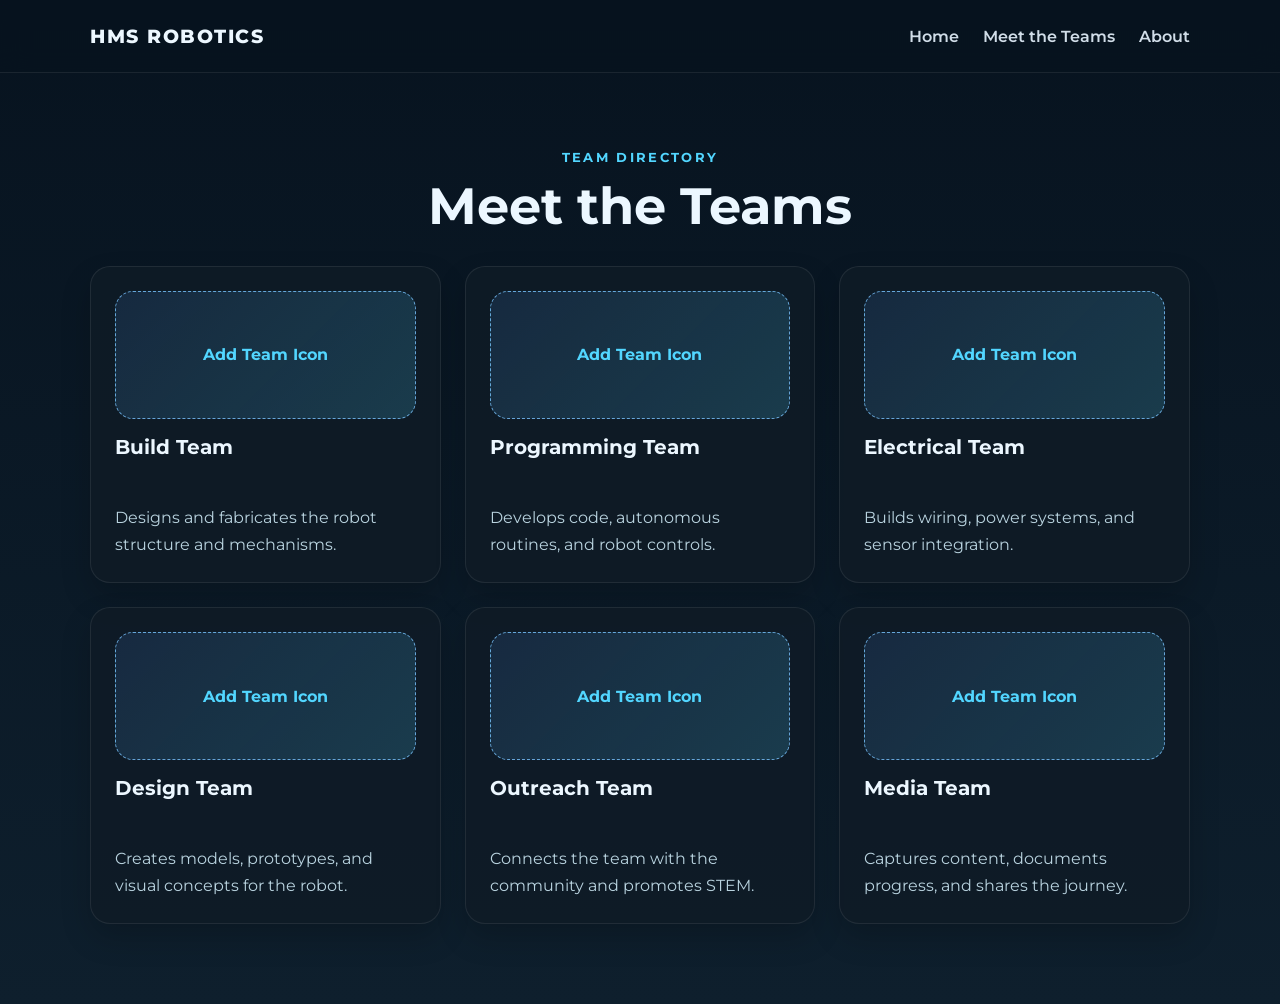
==== teams.html @ 88f34347 "Add home page and meet-the-teams page with team icon placeholders for the HMS Robotics site." ====
<!DOCTYPE html>
<html lang="en">
  <head>
    <meta charset="UTF-8" />
    <meta name="viewport" content="width=device-width, initial-scale=1.0" />
    <title>Meet the Teams | HMS Robotics</title>
    <link rel="preconnect" href="https://fonts.googleapis.com" />
    <link rel="preconnect" href="https://fonts.gstatic.com" crossorigin />
    <link href="https://fonts.googleapis.com/css2?family=Montserrat:wght@400;600;700;800&display=swap" rel="stylesheet" />
    <link rel="stylesheet" href="styles.css" />
  </head>
  <body>
    <header class="site-header">
      <nav class="nav container">
        <div class="brand">HMS Robotics</div>
        <div class="nav-links">
          <a href="index.html">Home</a>
          <a href="teams.html">Meet the Teams</a>
          <a href="index.html#about">About</a>
        </div>
      </nav>
    </header>

    <main class="page-shell">
      <section class="container">
        <div class="section-heading center">
          <p class="eyebrow">Team Directory</p>
          <h1>Meet the Teams</h1>
        </div>

        <div class="teams-grid">
          <article class="team-card">
            <div class="team-icon" aria-label="Add build team icon">Add Team Icon</div>
            <h3>Build Team</h3>
            <p>Designs and fabricates the robot structure and mechanisms.</p>
          </article>

          <article class="team-card">
            <div class="team-icon" aria-label="Add programming team icon">Add Team Icon</div>
            <h3>Programming Team</h3>
            <p>Develops code, autonomous routines, and robot controls.</p>
          </article>

          <article class="team-card">
            <div class="team-icon" aria-label="Add electrical team icon">Add Team Icon</div>
            <h3>Electrical Team</h3>
            <p>Builds wiring, power systems, and sensor integration.</p>
          </article>

          <article class="team-card">
            <div class="team-icon" aria-label="Add design team icon">Add Team Icon</div>
            <h3>Design Team</h3>
            <p>Creates models, prototypes, and visual concepts for the robot.</p>
          </article>

          <article class="team-card">
            <div class="team-icon" aria-label="Add outreach team icon">Add Team Icon</div>
            <h3>Outreach Team</h3>
            <p>Connects the team with the community and promotes STEM.</p>
          </article>

          <article class="team-card">
            <div class="team-icon" aria-label="Add media team icon">Add Team Icon</div>
            <h3>Media Team</h3>
            <p>Captures content, documents progress, and shares the journey.</p>
          </article>
        </div>
      </section>
    </main>
  </body>
</html>
---- styles.css ----
:root {
  --bg: #07131f;
  --bg-alt: #0e1f2d;
  --panel: rgba(15, 27, 38, 0.9);
  --panel-strong: #102838;
  --card: #122d3f;
  --primary: #52d6ff;
  --primary-dark: #2aa4cf;
  --secondary: #e7f4ff;
  --accent: #ffc857;
  --text: #ecf7ff;
  --muted: #b9d3df;
  --shadow: rgba(0, 0, 0, 0.24);
}

* {
  box-sizing: border-box;
}

html {
  scroll-behavior: smooth;
}

body {
  margin: 0;
  font-family: "Montserrat", sans-serif;
  background: linear-gradient(180deg, var(--bg) 0%, var(--bg-alt) 100%);
  color: var(--text);
}

img {
  max-width: 100%;
  display: block;
}

.container {
  width: min(1100px, calc(100% - 2rem));
  margin: 0 auto;
}

.site-header {
  background: rgba(7, 19, 31, 0.9);
  border-bottom: 1px solid rgba(255, 255, 255, 0.08);
  position: sticky;
  top: 0;
  z-index: 20;
  backdrop-filter: blur(12px);
}

.nav {
  display: flex;
  justify-content: space-between;
  align-items: center;
  min-height: 72px;
}

.brand {
  font-size: 1.2rem;
  font-weight: 800;
  letter-spacing: 0.08em;
  text-transform: uppercase;
}

.nav-links {
  display: flex;
  gap: 1.5rem;
  flex-wrap: wrap;
}

.nav-links a {
  color: var(--secondary);
  text-decoration: none;
  font-weight: 600;
  opacity: 0.9;
}

.nav-links a:hover {
  opacity: 1;
  color: var(--primary);
}

.hero {
  padding: 5rem 0 4rem;
}

.hero-content {
  display: grid;
  grid-template-columns: 1.2fr 0.8fr;
  gap: 2rem;
  align-items: center;
}

.eyebrow {
  color: var(--primary);
  font-size: 0.8rem;
  letter-spacing: 0.18em;
  text-transform: uppercase;
  font-weight: 700;
  margin-bottom: 0.8rem;
}

h1, h2, h3 {
  margin-top: 0;
}

h1 {
  font-size: clamp(2.5rem, 4vw, 4rem);
  margin-bottom: 1rem;
  line-height: 1.1;
}

.subtitle {
  color: var(--muted);
  font-size: 1.1rem;
  line-height: 1.7;
  max-width: 620px;
}

.hero-actions {
  display: flex;
  flex-wrap: wrap;
  gap: 1rem;
  margin-top: 2rem;
}

.button {
  display: inline-block;
  padding: 0.9rem 1.5rem;
  border-radius: 999px;
  font-weight: 700;
  text-decoration: none;
  transition: transform 0.2s ease, box-shadow 0.2s ease;
}

.button:hover {
  transform: translateY(-2px);
}

.button.primary {
  background: var(--primary);
  color: #062030;
  box-shadow: 0 12px 28px rgba(82, 214, 255, 0.32);
}

.button.secondary {
  background: transparent;
  border: 1px solid rgba(255, 255, 255, 0.2);
  color: var(--text);
}

.hero-card {
  background: linear-gradient(180deg, rgba(18, 45, 63, 0.9), rgba(15, 27, 38, 0.9));
  border: 1px solid rgba(255, 255, 255, 0.07);
  border-radius: 24px;
  padding: 2rem;
  box-shadow: var(--shadow) 0px 22px 42px;
}

.badge {
  display: inline-block;
  background: rgba(255, 200, 87, 0.14);
  color: var(--accent);
  border: 1px solid rgba(255, 200, 87, 0.3);
  border-radius: 999px;
  padding: 0.45rem 0.8rem;
  font-size: 0.78rem;
  font-weight: 700;
  letter-spacing: 0.08em;
  text-transform: uppercase;
}

.hero-card h2 {
  margin-top: 1rem;
  font-size: clamp(1.5rem, 2vw, 2rem);
}

.hero-card p {
  color: var(--muted);
  line-height: 1.7;
}

.about {
  padding: 1rem 0 4rem;
}

.section-heading {
  margin-bottom: 2rem;
}

.section-heading.center {
  text-align: center;
}

.section-heading h2 {
  font-size: clamp(2rem, 3vw, 2.8rem);
}

.about-grid,
.teams-grid {
  display: grid;
  grid-template-columns: repeat(3, minmax(0, 1fr));
  gap: 1.5rem;
}

.info-card,
.team-card {
  background: var(--panel);
  border: 1px solid rgba(255, 255, 255, 0.08);
  border-radius: 20px;
  padding: 1.5rem;
  box-shadow: 0 14px 30px rgba(0, 0, 0, 0.18);
}

.info-card h3,
.team-card h3 {
  font-size: 1.25rem;
  margin-bottom: 0.8rem;
}

.info-card p,
.team-card p {
  color: var(--muted);
  line-height: 1.7;
  margin-bottom: 0;
}

.page-shell {
  padding: 4rem 0 5rem;
}

.team-card {
  display: flex;
  flex-direction: column;
  gap: 1rem;
}

.team-icon {
  height: 128px;
  border-radius: 18px;
  display: grid;
  place-items: center;
  background: linear-gradient(135deg, rgba(87, 159, 255, 0.12), rgba(82, 214, 255, 0.18));
  border: 1px dashed rgba(123, 197, 255, 0.8);
  color: var(--primary);
  font-weight: 700;
  text-align: center;
  padding: 1rem;
}

@media (max-width: 820px) {
  .hero-content,
  .about-grid,
  .teams-grid {
    grid-template-columns: 1fr;
  }

  .nav {
    align-items: flex-start;
    flex-direction: column;
    gap: 0.75rem;
    padding: 1rem 0;
  }

  .nav-links {
    gap: 0.8rem 1.2rem;
  }
}
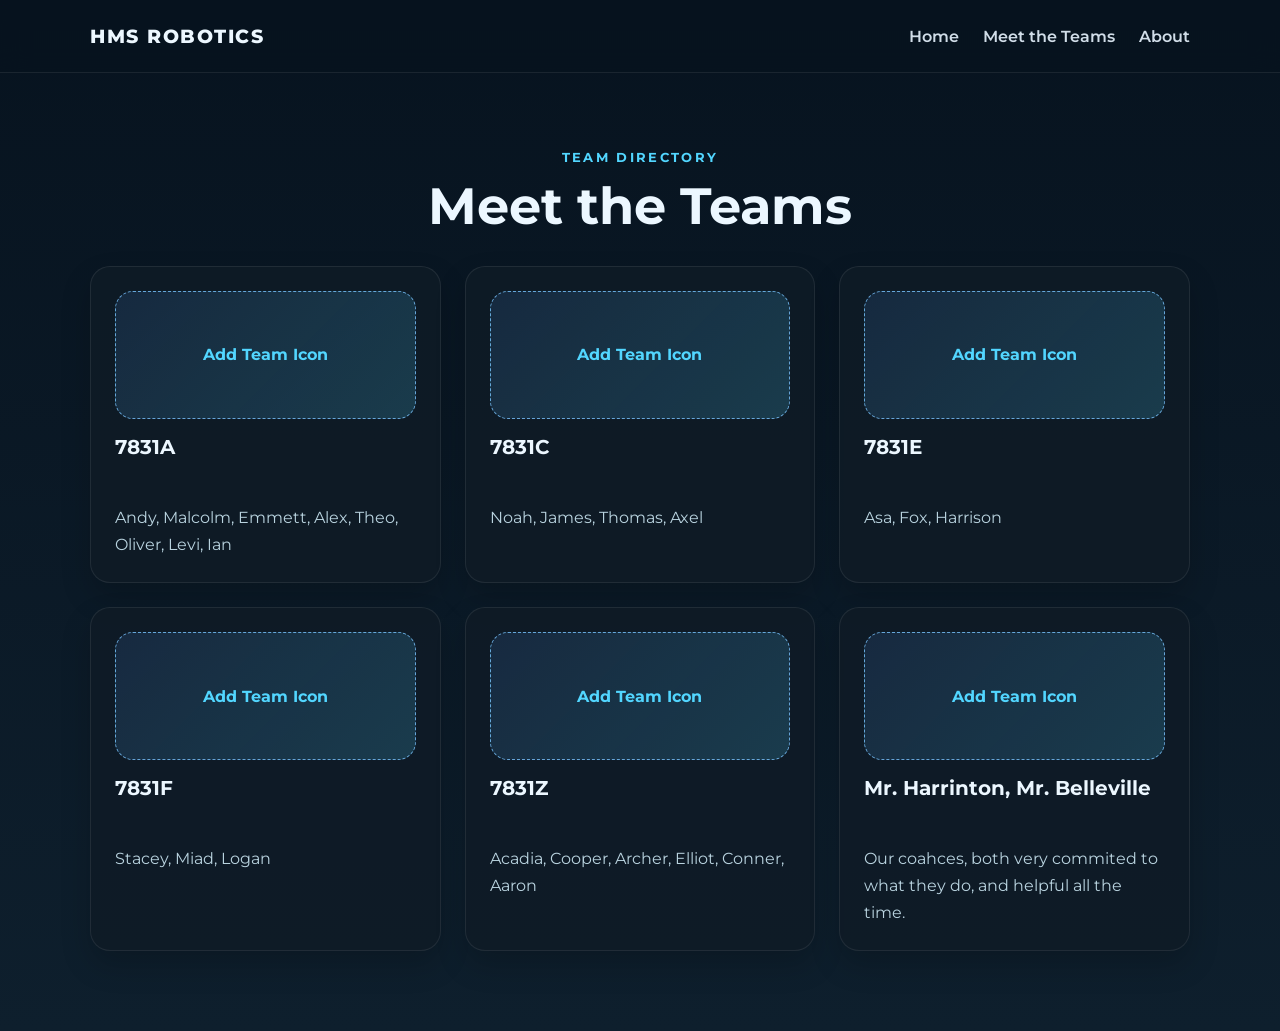
==== commit 3ae12f5d: "Update team names and descriptions in teams.html" ====
--- a/teams.html
+++ b/teams.html
@@ -31,38 +31,38 @@
         <div class="teams-grid">
           <article class="team-card">
             <div class="team-icon" aria-label="Add build team icon">Add Team Icon</div>
-            <h3>Build Team</h3>
-            <p>Designs and fabricates the robot structure and mechanisms.</p>
+            <h3>7831A</h3>
+            <p>Andy, Malcolm, Emmett, Alex, Theo, Oliver, Levi, Ian </p>
           </article>
 
           <article class="team-card">
             <div class="team-icon" aria-label="Add programming team icon">Add Team Icon</div>
-            <h3>Programming Team</h3>
-            <p>Develops code, autonomous routines, and robot controls.</p>
+            <h3>7831C</h3>
+            <p>Noah, James, Thomas, Axel</p>
           </article>
 
           <article class="team-card">
             <div class="team-icon" aria-label="Add electrical team icon">Add Team Icon</div>
-            <h3>Electrical Team</h3>
-            <p>Builds wiring, power systems, and sensor integration.</p>
+            <h3>7831E</h3>
+            <p>Asa, Fox, Harrison</p>
           </article>
 
           <article class="team-card">
             <div class="team-icon" aria-label="Add design team icon">Add Team Icon</div>
-            <h3>Design Team</h3>
-            <p>Creates models, prototypes, and visual concepts for the robot.</p>
+            <h3>7831F</h3>
+            <p>Stacey, Miad, Logan</p>
           </article>
 
           <article class="team-card">
             <div class="team-icon" aria-label="Add outreach team icon">Add Team Icon</div>
-            <h3>Outreach Team</h3>
-            <p>Connects the team with the community and promotes STEM.</p>
+            <h3>7831Z</h3>
+            <p>Acadia, Cooper, Archer, Elliot, Conner, Aaron</p>
           </article>
 
           <article class="team-card">
             <div class="team-icon" aria-label="Add media team icon">Add Team Icon</div>
-            <h3>Media Team</h3>
-            <p>Captures content, documents progress, and shares the journey.</p>
+            <h3>Mr. Harrinton, Mr. Belleville</h3>
+            <p>Our coahces, both very commited to what they do, and helpful all the time.</p>
           </article>
         </div>
       </section>
